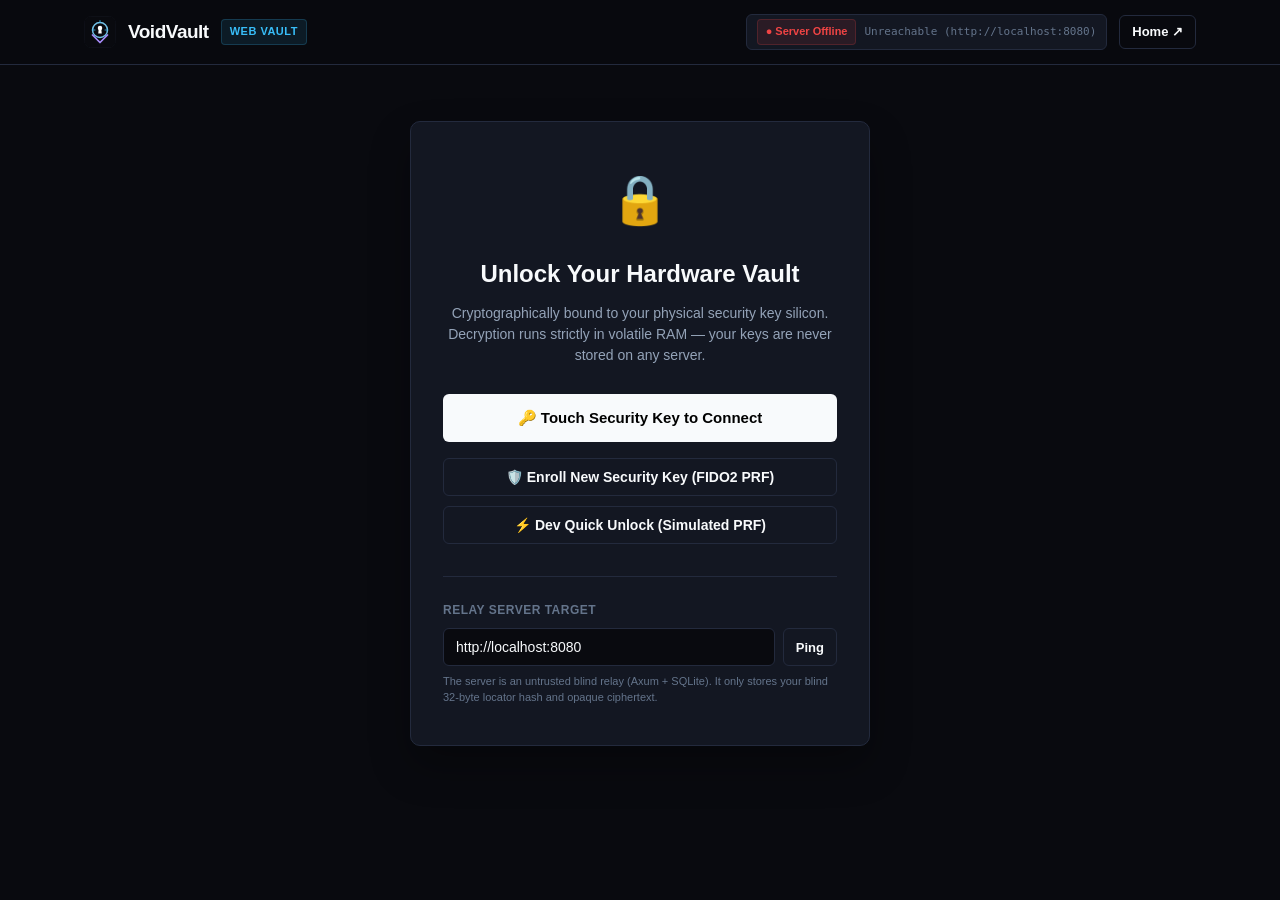
==== vault.html @ 9017baa5 "feat(webvault): add full-featured client-side Web Vault with YubiKey WebAuthn PRF - Implement vault." ====
<!DOCTYPE html>
<html lang="en">
<head>
  <meta charset="UTF-8">
  <meta name="viewport" content="width=device-width, initial-scale=1.0">
  <title>VoidVault — Web Vault (FIDO2 / YubiKey)</title>
  <meta name="description" content="Direct client-side Web Vault connected to the VoidVault relay server. Zero-knowledge hardware decryption via WebAuthn PRF.">
  <link rel="icon" type="image/svg+xml" href="assets/logo.svg">
  <link rel="stylesheet" href="style.css">
</head>
<body class="vault-body">
  <!-- Header -->
  <header class="header">
    <div class="container nav-container">
      <div class="brand">
        <a href="index.html" class="brand" title="Return to Homepage">
          <img src="assets/logo.svg" alt="VoidVault Logo" class="brand-logo" width="32" height="32">
          <span class="brand-name">VoidVault</span>
        </a>
        <span class="vault-app-badge">Web Vault</span>
      </div>

      <div class="vault-header-actions">
        <div class="server-status-pill" title="Relay Server Connection Status">
          <span id="server-status-badge" class="status-tag status-adversary">● Checking...</span>
          <span id="server-latency-label" class="server-latency-text">http://localhost:8080</span>
        </div>
        <button id="btn-header-lock" class="btn btn-sm btn-outline hidden">🔒 Lock</button>
        <a href="index.html" class="btn btn-sm btn-outline">Home ↗</a>
      </div>
    </div>
  </header>

  <!-- Global Alert & Toast Banners -->
  <div class="container message-container">
    <div id="error-box" class="alert-box alert-danger hidden"></div>
    <div id="toast" class="toast-popup hidden"></div>
  </div>

  <!-- MAIN APP VIEW -->
  <main class="container vault-main">
    <!-- 1. LOCKED VIEW -->
    <section id="view-locked" class="vault-panel-locked">
      <div class="locked-card">
        <div class="locked-icon-shield">🔒</div>
        <h2 class="locked-heading">Unlock Your Hardware Vault</h2>
        <p class="locked-desc">
          Cryptographically bound to your physical security key silicon.
          Decryption runs strictly in volatile RAM — your keys are never stored on any server.
        </p>

        <!-- Primary Action -->
        <button id="btn-unlock-hw" class="btn btn-primary btn-lg btn-block">
          🔑 Touch Security Key to Connect
        </button>

        <!-- Secondary Actions -->
        <div class="locked-alt-actions">
          <button id="btn-switch-identity" class="btn btn-outline btn-block hidden">
            🔄 Switch Security Key Identity
          </button>
          <button id="btn-enroll-hw" class="btn btn-outline btn-block">
            🛡️ Enroll New Security Key (FIDO2 PRF)
          </button>
          <button id="btn-dev-unlock" class="btn btn-secondary btn-block">
            ⚡ Dev Quick Unlock (Simulated PRF)
          </button>
        </div>

        <!-- Server Configuration Drawer -->
        <div class="server-config-card">
          <div class="server-config-header">
            <span class="server-config-title">Relay Server Target</span>
            <span id="ping-result" class="ping-status-text"></span>
          </div>
          <div class="server-input-group">
            <input type="text" id="input-server-url" class="form-input" value="http://localhost:8080" placeholder="http://localhost:8080">
            <button id="btn-test-ping" class="btn btn-sm btn-outline">Ping</button>
          </div>
          <p class="server-config-hint">
            The server is an untrusted blind relay (Axum + SQLite). It only stores your blind 32-byte locator hash and opaque ciphertext.
          </p>
        </div>
      </div>
    </section>

    <!-- 2. UNLOCKED VIEW -->
    <section id="view-unlocked" class="vault-panel-unlocked hidden">
      <!-- Vault Status Bar -->
      <div class="unlocked-status-bar">
        <div class="status-meta-group">
          <div class="locator-display" title="Your Blind Locator Hash (SHA-256 of Ed25519 public key)">
            <span class="meta-label">Locator:</span>
            <code id="active-locator-text" class="meta-code">Loading...</code>
            <button id="btn-copy-locator" class="btn-sm btn-outline" title="Copy Locator Hash">Copy</button>
          </div>
          <div class="version-display">
            <span class="meta-label">State:</span>
            <span id="sync-version-label" class="badge-version">v1</span>
          </div>
        </div>

        <div class="autolock-display" title="Time remaining before memory is zeroed">
          <span class="meta-label">Auto-Lock:</span>
          <span id="autolock-timer-label" class="autolock-timer">15:00</span>
        </div>
      </div>

      <!-- Action & Search Toolbar -->
      <div class="vault-toolbar">
        <div class="search-box">
          <input type="text" id="search-input" class="form-input search-input" placeholder="Search by title, domain, username, or notes..." autocomplete="off">
        </div>
        <div class="toolbar-btn-group">
          <button id="btn-new-secret" class="btn btn-primary">+ New Secret</button>
          <button id="btn-sync-now" class="btn btn-outline" title="Pull latest updates and push in-memory changes to server">Sync with Server</button>
          <button id="btn-export-backup" class="btn btn-outline" title="Export sealed .voidvault encrypted backup">Export Backup</button>
        </div>
      </div>

      <!-- Secrets Grid -->
      <div id="secrets-container" class="secrets-grid">
        <!-- Dynamically populated via vault.js -->
      </div>

      <!-- Empty State Notice -->
      <div id="empty-vault-notice" class="empty-state-card hidden">
        Your vault is currently empty. Click <strong>"+ New Secret"</strong> to add your first password!
      </div>
    </section>
  </main>

  <!-- Add / Edit Secret Modal -->
  <div id="modal-secret" class="modal-overlay hidden">
    <div class="modal-card">
      <div class="modal-header">
        <h3 id="modal-title" class="modal-heading">Add New Secret</h3>
        <button id="btn-close-modal" class="btn-modal-close">&times;</button>
      </div>

      <form id="form-secret" class="modal-form">
        <input type="hidden" id="field-id">

        <div class="form-group">
          <label for="field-title" class="form-label">Title / Service</label>
          <input type="text" id="field-title" class="form-input" placeholder="e.g. GitHub, AWS Console, ProtonMail" required>
        </div>

        <div class="form-group">
          <label for="field-domain" class="form-label">Website Domain / URL</label>
          <input type="text" id="field-domain" class="form-input" placeholder="e.g. github.com">
        </div>

        <div class="form-group">
          <label for="field-username" class="form-label">Username / Email</label>
          <input type="text" id="field-username" class="form-input" placeholder="e.g. andrey@voidvault.local">
        </div>

        <div class="form-group">
          <div class="form-label-row">
            <label for="field-password" class="form-label">Password</label>
            <button type="button" id="btn-generate-pass" class="btn-link-action">🎲 Generate Strong</button>
          </div>
          <input type="text" id="field-password" class="form-input font-mono" placeholder="Enter or generate password" required>
        </div>

        <div class="form-group">
          <label for="field-notes" class="form-label">Notes (Unix <code>pass</code> format compatible)</label>
          <textarea id="field-notes" class="form-textarea" rows="3" placeholder="Additional metadata, recovery codes, or notes..."></textarea>
        </div>

        <div class="modal-actions">
          <button type="button" id="btn-cancel-modal" class="btn btn-outline">Cancel</button>
          <button type="submit" class="btn btn-primary">Save &amp; Sync to Server</button>
        </div>
      </form>
    </div>
  </div>

  <!-- Scripts -->
  <script src="crypto.js"></script>
  <script src="vault.js"></script>
</body>
</html>
---- style.css ----
/**
 * VoidVault Website Stylesheet
 * Ultra-clean, modern obsidian tech aesthetic with crisp typography and high contrast.
 */

:root {
  --bg-primary: #090a0f;
  --bg-secondary: #0f121a;
  --bg-card: #131722;
  --bg-subtle: #191f2e;
  --border-color: #232a3d;
  --border-focus: #3b82f6;

  --text-primary: #f8fafc;
  --text-secondary: #94a3b8;
  --text-muted: #64748b;

  --accent-cyan: #38bdf8;
  --accent-cyan-subtle: rgba(56, 189, 248, 0.1);
  --accent-violet: #a78bfa;
  --accent-violet-subtle: rgba(167, 139, 250, 0.1);

  --success: #10b981;
  --success-subtle: rgba(16, 185, 129, 0.1);
  --danger: #ef4444;
  --danger-subtle: rgba(239, 68, 68, 0.1);
  --warning: #f59e0b;

  --font-sans: -apple-system, BlinkMacSystemFont, "Segoe UI", Roboto, "Inter", sans-serif;
  --font-mono: ui-monospace, SFMono-Regular, Menlo, Monaco, Consolas, "JetBrains Mono", monospace;

  --radius-sm: 6px;
  --radius-md: 10px;
  --radius-lg: 16px;
  --max-width: 1160px;
}

* {
  box-sizing: border-box;
  margin: 0;
  padding: 0;
}

html {
  scroll-behavior: smooth;
}

body {
  font-family: var(--font-sans);
  background-color: var(--bg-primary);
  color: var(--text-primary);
  line-height: 1.6;
  font-size: 16px;
  -webkit-font-smoothing: antialiased;
}

/* Container */
.container {
  width: 100%;
  max-width: var(--max-width);
  margin: 0 auto;
  padding: 0 24px;
}

/* Header & Nav */
.header {
  position: sticky;
  top: 0;
  z-index: 50;
  background-color: rgba(9, 10, 15, 0.85);
  backdrop-filter: blur(12px);
  -webkit-backdrop-filter: blur(12px);
  border-bottom: 1px solid var(--border-color);
}

.nav-container {
  display: flex;
  align-items: center;
  justify-content: space-between;
  height: 64px;
}

.brand {
  display: flex;
  align-items: center;
  gap: 12px;
  text-decoration: none;
  color: var(--text-primary);
}

.brand-logo {
  border-radius: 8px;
}

.brand-name {
  font-size: 19px;
  font-weight: 700;
  letter-spacing: -0.5px;
}

.nav-links {
  display: flex;
  align-items: center;
  gap: 28px;
}

.nav-links a {
  color: var(--text-secondary);
  text-decoration: none;
  font-size: 14px;
  font-weight: 500;
  transition: color 0.15s;
}

.nav-links a:hover {
  color: var(--text-primary);
}

.nav-actions {
  display: flex;
  align-items: center;
  gap: 12px;
}

/* Buttons */
.btn {
  display: inline-flex;
  align-items: center;
  justify-content: center;
  gap: 8px;
  padding: 10px 18px;
  border-radius: var(--radius-sm);
  font-size: 14px;
  font-weight: 600;
  text-decoration: none;
  cursor: pointer;
  transition: all 0.15s;
  border: 1px solid transparent;
}

.btn-sm {
  padding: 6px 12px;
  font-size: 13px;
}

.btn-primary {
  background-color: var(--text-primary);
  color: #000000;
}

.btn-primary:hover {
  background-color: #e2e8f0;
}

.btn-secondary {
  background-color: var(--bg-card);
  color: var(--text-primary);
  border-color: var(--border-color);
}

.btn-secondary:hover {
  background-color: var(--bg-subtle);
  border-color: var(--text-secondary);
}

.btn-outline {
  background: transparent;
  color: var(--text-primary);
  border-color: var(--border-color);
}

.btn-outline:hover {
  background: var(--bg-card);
  border-color: var(--text-secondary);
}

/* Hero Section */
.hero {
  padding: 80px 0 60px;
  border-bottom: 1px solid var(--border-color);
  background: radial-gradient(circle at 50% 0%, rgba(56, 189, 248, 0.08) 0%, transparent 70%);
}

.hero-container {
  display: flex;
  flex-direction: column;
  align-items: center;
  text-align: center;
}

.badge-pill {
  display: inline-flex;
  align-items: center;
  gap: 8px;
  padding: 6px 14px;
  border-radius: 9999px;
  background-color: var(--bg-card);
  border: 1px solid var(--border-color);
  font-size: 12px;
  font-weight: 600;
  color: var(--accent-cyan);
  margin-bottom: 24px;
}

.pulse-dot {
  width: 8px;
  height: 8px;
  border-radius: 50%;
  background-color: var(--accent-cyan);
  box-shadow: 0 0 10px var(--accent-cyan);
}

.hero-title {
  font-size: clamp(32px, 5vw, 56px);
  font-weight: 800;
  letter-spacing: -1.5px;
  line-height: 1.15;
  max-width: 860px;
  margin-bottom: 20px;
}

.hero-subtitle {
  font-size: clamp(16px, 2vw, 19px);
  color: var(--text-secondary);
  max-width: 720px;
  margin-bottom: 36px;
  font-weight: 400;
  line-height: 1.55;
}

.hero-subtitle strong {
  color: var(--text-primary);
}

.hero-cta-group {
  display: flex;
  flex-wrap: wrap;
  justify-content: center;
  gap: 14px;
  margin-bottom: 60px;
}

/* Invariants Grid */
.invariants-grid {
  display: grid;
  grid-template-columns: repeat(auto-fit, minmax(240px, 1fr));
  gap: 16px;
  width: 100%;
}

.invariant-card {
  background-color: var(--bg-card);
  border: 1px solid var(--border-color);
  border-radius: var(--radius-md);
  padding: 24px;
  text-align: left;
  transition: transform 0.15s, border-color 0.15s;
}

.invariant-card:hover {
  border-color: var(--border-focus);
}

.card-icon {
  font-size: 24px;
  margin-bottom: 12px;
}

.invariant-card h3 {
  font-size: 16px;
  font-weight: 700;
  margin-bottom: 8px;
}

.invariant-card p {
  font-size: 13px;
  color: var(--text-secondary);
  line-height: 1.5;
}

/* Section Shared */
.section {
  padding: 80px 0;
  border-bottom: 1px solid var(--border-color);
}

.section-header {
  text-align: center;
  max-width: 700px;
  margin: 0 auto 48px;
}

.section-title {
  font-size: 32px;
  font-weight: 700;
  letter-spacing: -0.8px;
  margin-bottom: 12px;
}

.section-desc {
  font-size: 16px;
  color: var(--text-secondary);
}

/* Simulator Section */
.simulator-section {
  background-color: var(--bg-secondary);
}

.simulator-controls {
  display: flex;
  justify-content: center;
  gap: 12px;
  margin-bottom: 24px;
}

.sim-toggle {
  background: var(--bg-card);
  border: 1px solid var(--border-color);
  color: var(--text-secondary);
  padding: 10px 18px;
  border-radius: var(--radius-sm);
  font-size: 14px;
  font-weight: 600;
  cursor: pointer;
  transition: all 0.15s;
}

.sim-toggle.active {
  background: var(--text-primary);
  color: #000000;
  border-color: var(--text-primary);
}

.simulator-display {
  max-width: 800px;
  margin: 0 auto;
}

.sim-panel {
  background: #0d0f17;
  border: 1px solid var(--border-color);
  border-radius: var(--radius-md);
  overflow: hidden;
  box-shadow: 0 10px 30px rgba(0, 0, 0, 0.4);
}

.panel-header {
  display: flex;
  align-items: center;
  justify-content: space-between;
  padding: 12px 18px;
  background-color: #151924;
  border-bottom: 1px solid var(--border-color);
}

.terminal-dots {
  display: flex;
  gap: 6px;
}

.terminal-dots span {
  width: 10px;
  height: 10px;
  border-radius: 50%;
  background: #334155;
}

.panel-title {
  font-size: 12px;
  font-family: var(--font-mono);
  color: var(--text-secondary);
}

.status-tag {
  font-size: 11px;
  font-weight: 600;
  padding: 3px 8px;
  border-radius: 4px;
}

.status-secure {
  background: var(--success-subtle);
  color: var(--success);
  border: 1px solid rgba(16, 185, 129, 0.2);
}

.status-adversary {
  background: var(--danger-subtle);
  color: var(--danger);
  border: 1px solid rgba(239, 68, 68, 0.2);
}

/* Vault Mock Items */
.vault-mock-list {
  padding: 16px 20px;
  display: flex;
  flex-direction: column;
  gap: 12px;
}

.vault-mock-item {
  display: flex;
  align-items: center;
  justify-content: space-between;
  background: var(--bg-card);
  padding: 12px 16px;
  border-radius: var(--radius-sm);
  border: 1px solid var(--border-color);
}

.mock-info {
  display: flex;
  flex-direction: column;
}

.mock-domain {
  font-weight: 600;
  font-size: 14px;
}

.mock-user {
  font-size: 12px;
  color: var(--text-muted);
}

.mock-secret {
  display: flex;
  align-items: center;
  gap: 10px;
}

.mock-secret code {
  font-family: var(--font-mono);
  font-size: 13px;
  color: var(--accent-cyan);
  background: #090a0f;
  padding: 4px 8px;
  border-radius: 4px;
  border: 1px solid var(--border-color);
}

.btn-copy-mock {
  background: transparent;
  border: 1px solid var(--border-color);
  color: var(--text-secondary);
  padding: 4px 8px;
  border-radius: 4px;
  font-size: 11px;
  cursor: pointer;
}

.btn-copy-mock:hover {
  background: var(--bg-subtle);
  color: var(--text-primary);
}

.panel-footer {
  display: flex;
  justify-content: space-between;
  padding: 10px 18px;
  background: #11141e;
  border-top: 1px solid var(--border-color);
  font-size: 11px;
  color: var(--text-muted);
}

/* Adversary Mock View */
.adversary-content {
  padding: 24px;
}

.db-stat-grid {
  display: grid;
  grid-template-columns: repeat(4, 1fr);
  gap: 12px;
  margin-bottom: 20px;
}

.db-stat {
  background: var(--bg-card);
  border: 1px solid var(--border-color);
  border-radius: var(--radius-sm);
  padding: 14px;
  text-align: center;
}

.stat-num {
  display: block;
  font-size: 28px;
  font-weight: 800;
  color: var(--danger);
  font-family: var(--font-mono);
}

.stat-lbl {
  font-size: 11px;
  color: var(--text-secondary);
  font-weight: 500;
}

.raw-db-record {
  background: #06070a;
  border: 1px solid var(--border-color);
  border-radius: var(--radius-sm);
  padding: 16px;
  margin-bottom: 16px;
}

.db-row-label {
  font-family: var(--font-mono);
  font-size: 12px;
  color: var(--accent-violet);
  margin-bottom: 8px;
  font-weight: 600;
}

.raw-db-record pre {
  margin: 0;
  font-family: var(--font-mono);
  font-size: 12px;
  color: var(--text-secondary);
  overflow-x: auto;
}

.adversary-conclusion {
  font-size: 13px;
  color: #cbd5e1;
  background: rgba(239, 68, 68, 0.05);
  border: 1px solid rgba(239, 68, 68, 0.2);
  padding: 12px 16px;
  border-radius: var(--radius-sm);
  line-height: 1.5;
}

/* Pipeline Grid */
.pipeline-grid {
  display: grid;
  grid-template-columns: repeat(auto-fit, minmax(300px, 1fr));
  gap: 24px;
}

.pipeline-step {
  background: var(--bg-card);
  border: 1px solid var(--border-color);
  border-radius: var(--radius-md);
  padding: 32px 24px;
  position: relative;
}

.step-badge {
  display: inline-block;
  font-size: 11px;
  font-weight: 700;
  text-transform: uppercase;
  letter-spacing: 0.5px;
  color: var(--accent-cyan);
  background: var(--accent-cyan-subtle);
  border: 1px solid rgba(56, 189, 248, 0.2);
  padding: 2px 8px;
  border-radius: 4px;
  margin-bottom: 14px;
}

.step-icon {
  font-size: 32px;
  margin-bottom: 12px;
}

.pipeline-step h3 {
  font-size: 18px;
  font-weight: 700;
  margin-bottom: 12px;
}

.pipeline-step p {
  font-size: 14px;
  color: var(--text-secondary);
  margin-bottom: 18px;
  line-height: 1.55;
}

.step-specs {
  list-style: none;
  border-top: 1px solid var(--border-color);
  padding-top: 14px;
  display: flex;
  flex-direction: column;
  gap: 8px;
}

.step-specs li {
  font-size: 12px;
  color: var(--text-muted);
  position: relative;
  padding-left: 14px;
}

.step-specs li::before {
  content: "›";
  position: absolute;
  left: 0;
  color: var(--accent-cyan);
  font-weight: bold;
}

/* Comparison Table */
.comparison-section {
  background-color: var(--bg-secondary);
}

.table-wrapper {
  overflow-x: auto;
  border: 1px solid var(--border-color);
  border-radius: var(--radius-md);
  background: var(--bg-card);
}

.comparison-table {
  width: 100%;
  border-collapse: collapse;
  text-align: left;
  font-size: 14px;
}

.comparison-table th,
.comparison-table td {
  padding: 16px 20px;
  border-bottom: 1px solid var(--border-color);
}

.comparison-table th {
  background: #151924;
  font-weight: 700;
  color: var(--text-primary);
  font-size: 13px;
  text-transform: uppercase;
  letter-spacing: 0.5px;
}

.col-highlight {
  background: rgba(56, 189, 248, 0.04);
  font-weight: 600;
}

.text-success { color: var(--success); }
.text-warning { color: var(--warning); }
.text-danger { color: var(--danger); }

/* Branches Grid */
.branches-grid {
  display: grid;
  grid-template-columns: repeat(auto-fit, minmax(320px, 1fr));
  gap: 24px;
}

.branch-card {
  background: var(--bg-card);
  border: 1px solid var(--border-color);
  border-radius: var(--radius-md);
  padding: 32px 24px;
  display: flex;
  flex-direction: column;
}

.branch-header {
  display: flex;
  align-items: center;
  justify-content: space-between;
  margin-bottom: 16px;
}

.branch-tag {
  font-family: var(--font-mono);
  font-size: 12px;
  font-weight: 600;
  background: #090a0f;
  color: var(--accent-cyan);
  padding: 4px 8px;
  border-radius: 4px;
  border: 1px solid var(--border-color);
}

.branch-cov {
  font-size: 11px;
  font-weight: 600;
  background: var(--success-subtle);
  color: var(--success);
  padding: 3px 8px;
  border-radius: 12px;
  border: 1px solid rgba(16, 185, 129, 0.2);
}

.branch-card h3 {
  font-size: 19px;
  font-weight: 700;
  margin-bottom: 10px;
}

.branch-card p {
  font-size: 14px;
  color: var(--text-secondary);
  margin-bottom: 20px;
  line-height: 1.5;
}

.branch-features {
  list-style: none;
  display: flex;
  flex-direction: column;
  gap: 8px;
  margin-bottom: 28px;
  flex: 1;
}

.branch-features li {
  font-size: 13px;
  color: var(--text-muted);
  padding-left: 16px;
  position: relative;
}

.branch-features li::before {
  content: "✔";
  position: absolute;
  left: 0;
  color: var(--accent-cyan);
  font-size: 11px;
}

/* Quickstart Tabs */
.quickstart-section {
  background-color: var(--bg-secondary);
}

.tabs-container {
  max-width: 860px;
  margin: 0 auto;
  background: var(--bg-card);
  border: 1px solid var(--border-color);
  border-radius: var(--radius-md);
  overflow: hidden;
}

.tabs-nav {
  display: flex;
  overflow-x: auto;
  background: #151924;
  border-bottom: 1px solid var(--border-color);
}

.tab-btn {
  background: transparent;
  border: none;
  color: var(--text-secondary);
  padding: 14px 20px;
  font-size: 13px;
  font-weight: 600;
  cursor: pointer;
  white-space: nowrap;
  border-bottom: 2px solid transparent;
  transition: all 0.15s;
}

.tab-btn:hover {
  color: var(--text-primary);
}

.tab-btn.active {
  color: var(--text-primary);
  border-bottom-color: var(--accent-cyan);
  background: var(--bg-card);
}

.tab-content {
  display: none;
  padding: 24px;
}

.tab-content.active {
  display: block;
}

.tab-info {
  font-size: 13px;
  color: var(--text-secondary);
  margin-bottom: 14px;
}

.tab-content pre {
  background: #06070a;
  border: 1px solid var(--border-color);
  border-radius: var(--radius-sm);
  padding: 16px;
  font-family: var(--font-mono);
  font-size: 13px;
  color: #e2e8f0;
  overflow-x: auto;
  line-height: 1.5;
}

.code-comment {
  color: var(--text-muted);
}

/* Footer */
.footer {
  padding: 60px 0 30px;
  background: #06070a;
  border-top: 1px solid var(--border-color);
}

.footer-container {
  display: flex;
  flex-wrap: wrap;
  justify-content: space-between;
  gap: 40px;
  margin-bottom: 40px;
}

.footer-brand {
  max-width: 320px;
}

.footer-tagline {
  margin-top: 12px;
  font-size: 13px;
  color: var(--text-secondary);
}

.footer-links {
  display: flex;
  flex-wrap: wrap;
  gap: 60px;
}

.footer-col {
  display: flex;
  flex-direction: column;
  gap: 10px;
}

.footer-col h4 {
  font-size: 13px;
  font-weight: 700;
  text-transform: uppercase;
  letter-spacing: 0.5px;
  color: var(--text-primary);
  margin-bottom: 4px;
}

.footer-col a {
  font-size: 13px;
  color: var(--text-secondary);
  text-decoration: none;
  transition: color 0.15s;
}

.footer-col a:hover {
  color: var(--text-primary);
}

.footer-bottom {
  border-top: 1px solid #171b26;
  padding-top: 24px;
  font-size: 12px;
  color: var(--text-muted);
  text-align: center;
}

/* Utilities */
.hidden {
  display: none !important;
}

/* Responsive */
@media (max-width: 768px) {
  .nav-links {
    display: none;
  }
  .db-stat-grid {
    grid-template-columns: repeat(2, 1fr);
  }
  .pipeline-grid {
    grid-template-columns: 1fr;
  }
  .footer-links {
    gap: 32px;
  }
}

/* ==========================================================================
   Web Vault Application Styles (vault.html)
   ========================================================================== */

.vault-body {
  min-height: 100vh;
  display: flex;
  flex-direction: column;
}

.vault-app-badge {
  font-size: 11px;
  font-weight: 700;
  text-transform: uppercase;
  letter-spacing: 0.5px;
  background: var(--accent-cyan-subtle);
  color: var(--accent-cyan);
  border: 1px solid rgba(56, 189, 248, 0.2);
  padding: 3px 8px;
  border-radius: 4px;
}

.vault-header-actions {
  display: flex;
  align-items: center;
  gap: 12px;
}

.server-status-pill {
  display: flex;
  align-items: center;
  gap: 8px;
  background: var(--bg-card);
  border: 1px solid var(--border-color);
  padding: 4px 10px;
  border-radius: var(--radius-sm);
}

.server-latency-text {
  font-size: 11px;
  font-family: var(--font-mono);
  color: var(--text-muted);
}

/* Alert & Toast */
.message-container {
  margin-top: 16px;
  position: relative;
}

.alert-box {
  padding: 12px 18px;
  border-radius: var(--radius-sm);
  font-size: 13px;
  margin-bottom: 16px;
}

.alert-danger {
  background: rgba(239, 68, 68, 0.1);
  border: 1px solid rgba(239, 68, 68, 0.3);
  color: #fca5a5;
}

.toast-popup {
  position: fixed;
  bottom: 24px;
  right: 24px;
  z-index: 100;
  background: #1e293b;
  border: 1px solid var(--accent-cyan);
  color: var(--text-primary);
  padding: 12px 20px;
  border-radius: var(--radius-sm);
  font-size: 14px;
  box-shadow: 0 10px 25px rgba(0, 0, 0, 0.5);
}

/* Locked View */
.vault-main {
  flex: 1;
  padding-top: 40px;
  padding-bottom: 60px;
}

.vault-panel-locked {
  display: flex;
  justify-content: center;
}

.locked-card {
  width: 100%;
  max-width: 460px;
  background: var(--bg-card);
  border: 1px solid var(--border-color);
  border-radius: var(--radius-md);
  padding: 40px 32px;
  text-align: center;
  box-shadow: 0 20px 40px rgba(0, 0, 0, 0.3);
}

.locked-icon-shield {
  font-size: 48px;
  margin-bottom: 16px;
}

.locked-heading {
  font-size: 24px;
  font-weight: 700;
  margin-bottom: 10px;
}

.locked-desc {
  font-size: 14px;
  color: var(--text-secondary);
  margin-bottom: 28px;
  line-height: 1.5;
}

.btn-lg {
  padding: 14px 20px;
  font-size: 15px;
  font-weight: 700;
}

.btn-block {
  width: 100%;
}

.locked-alt-actions {
  display: flex;
  flex-direction: column;
  gap: 10px;
  margin-top: 16px;
}

.server-config-card {
  margin-top: 32px;
  padding-top: 24px;
  border-top: 1px solid var(--border-color);
  text-align: left;
}

.server-config-header {
  display: flex;
  justify-content: space-between;
  align-items: center;
  margin-bottom: 8px;
}

.server-config-title {
  font-size: 12px;
  font-weight: 600;
  color: var(--text-muted);
  text-transform: uppercase;
  letter-spacing: 0.5px;
}

.ping-status-text {
  font-size: 11px;
  font-family: var(--font-mono);
}

.server-input-group {
  display: flex;
  gap: 8px;
  margin-bottom: 8px;
}

.server-config-hint {
  font-size: 11px;
  color: var(--text-muted);
  line-height: 1.4;
}

/* Unlocked View */
.vault-panel-unlocked {
  display: flex;
  flex-direction: column;
  gap: 20px;
}

.unlocked-status-bar {
  display: flex;
  justify-content: space-between;
  align-items: center;
  background: var(--bg-card);
  border: 1px solid var(--border-color);
  border-radius: var(--radius-sm);
  padding: 12px 18px;
  flex-wrap: wrap;
  gap: 12px;
}

.status-meta-group {
  display: flex;
  align-items: center;
  gap: 20px;
  flex-wrap: wrap;
}

.locator-display {
  display: flex;
  align-items: center;
  gap: 8px;
}

.meta-label {
  font-size: 12px;
  color: var(--text-muted);
  text-transform: uppercase;
  letter-spacing: 0.5px;
  font-weight: 600;
}

.meta-code {
  font-family: var(--font-mono);
  font-size: 12px;
  color: var(--accent-cyan);
  background: #090a0f;
  padding: 3px 6px;
  border-radius: 4px;
  max-width: 220px;
  overflow: hidden;
  text-overflow: ellipsis;
  white-space: nowrap;
}

.badge-version {
  font-family: var(--font-mono);
  font-size: 11px;
  font-weight: 700;
  background: var(--accent-violet-subtle);
  color: var(--accent-violet);
  padding: 2px 8px;
  border-radius: 12px;
  border: 1px solid rgba(167, 139, 250, 0.2);
}

.autolock-display {
  display: flex;
  align-items: center;
  gap: 8px;
}

.autolock-timer {
  font-family: var(--font-mono);
  font-size: 13px;
  font-weight: 700;
  color: var(--warning);
}

.vault-toolbar {
  display: flex;
  justify-content: space-between;
  align-items: center;
  gap: 16px;
  flex-wrap: wrap;
}

.search-box {
  flex: 1;
  min-width: 240px;
}

.toolbar-btn-group {
  display: flex;
  gap: 10px;
}

/* Secrets Grid */
.secrets-grid {
  display: grid;
  grid-template-columns: repeat(auto-fill, minmax(320px, 1fr));
  gap: 16px;
}

.vault-secret-card {
  background: var(--bg-card);
  border: 1px solid var(--border-color);
  border-radius: var(--radius-md);
  padding: 18px 20px;
  display: flex;
  flex-direction: column;
  gap: 14px;
  transition: border-color 0.15s;
}

.vault-secret-card:hover {
  border-color: #3b82f6;
}

.secret-card-top {
  display: flex;
  justify-content: space-between;
  align-items: flex-start;
  gap: 10px;
}

.secret-card-title {
  font-size: 16px;
  font-weight: 700;
  margin-bottom: 2px;
}

.secret-card-link {
  font-size: 12px;
  color: var(--text-muted);
  text-decoration: none;
}

.secret-card-link:hover {
  color: var(--accent-cyan);
  text-decoration: underline;
}

.secret-card-actions {
  display: flex;
  gap: 6px;
}

.btn-icon {
  background: transparent;
  border: 1px solid var(--border-color);
  padding: 4px 6px;
  border-radius: 4px;
  cursor: pointer;
  font-size: 12px;
  line-height: 1;
}

.btn-icon:hover {
  background: var(--bg-subtle);
  border-color: var(--text-secondary);
}

.secret-fields-grid {
  display: flex;
  flex-direction: column;
  gap: 8px;
}

.secret-field-row {
  display: flex;
  align-items: center;
  gap: 8px;
  font-size: 13px;
}

.secret-field-label {
  width: 70px;
  color: var(--text-muted);
  font-size: 12px;
}

.secret-field-val {
  flex: 1;
  overflow: hidden;
  text-overflow: ellipsis;
  white-space: nowrap;
  font-family: var(--font-mono);
  font-size: 12px;
}

.password-masked {
  letter-spacing: 2px;
  color: var(--text-muted);
}

.secret-notes-row {
  margin-top: 4px;
  padding-top: 8px;
  border-top: 1px solid var(--border-color);
}

.secret-notes-val {
  margin-top: 4px;
  font-family: var(--font-sans);
  font-size: 12px;
  color: var(--text-secondary);
  white-space: pre-wrap;
  background: #090a0f;
  padding: 8px;
  border-radius: 4px;
}

.empty-state-card {
  text-align: center;
  padding: 60px 20px;
  background: var(--bg-card);
  border: 1px dashed var(--border-color);
  border-radius: var(--radius-md);
  color: var(--text-secondary);
  font-size: 15px;
}

/* Modal */
.modal-overlay {
  position: fixed;
  top: 0;
  left: 0;
  right: 0;
  bottom: 0;
  background: rgba(0, 0, 0, 0.7);
  backdrop-filter: blur(4px);
  z-index: 100;
  display: flex;
  align-items: center;
  justify-content: center;
  padding: 20px;
}

.modal-card {
  background: var(--bg-card);
  border: 1px solid var(--border-color);
  border-radius: var(--radius-md);
  width: 100%;
  max-width: 480px;
  box-shadow: 0 25px 50px -12px rgba(0, 0, 0, 0.5);
  overflow: hidden;
}

.modal-header {
  display: flex;
  justify-content: space-between;
  align-items: center;
  padding: 16px 20px;
  background: #151924;
  border-bottom: 1px solid var(--border-color);
}

.modal-heading {
  font-size: 16px;
  font-weight: 700;
}

.btn-modal-close {
  background: transparent;
  border: none;
  color: var(--text-muted);
  font-size: 20px;
  cursor: pointer;
}

.modal-form {
  padding: 20px;
  display: flex;
  flex-direction: column;
  gap: 16px;
}

.form-group {
  display: flex;
  flex-direction: column;
  gap: 6px;
}

.form-label {
  font-size: 12px;
  font-weight: 600;
  color: var(--text-secondary);
}

.form-label-row {
  display: flex;
  justify-content: space-between;
  align-items: center;
}

.btn-link-action {
  background: transparent;
  border: none;
  color: var(--accent-cyan);
  font-size: 11px;
  cursor: pointer;
  text-decoration: underline;
}

.form-input, .form-textarea {
  background: #090a0f;
  border: 1px solid var(--border-color);
  border-radius: var(--radius-sm);
  color: var(--text-primary);
  padding: 10px 12px;
  font-size: 14px;
  font-family: inherit;
  width: 100%;
}

.form-input:focus, .form-textarea:focus {
  outline: none;
  border-color: var(--border-focus);
}

.font-mono {
  font-family: var(--font-mono) !important;
}

.modal-actions {
  display: flex;
  justify-content: flex-end;
  gap: 10px;
  margin-top: 8px;
}
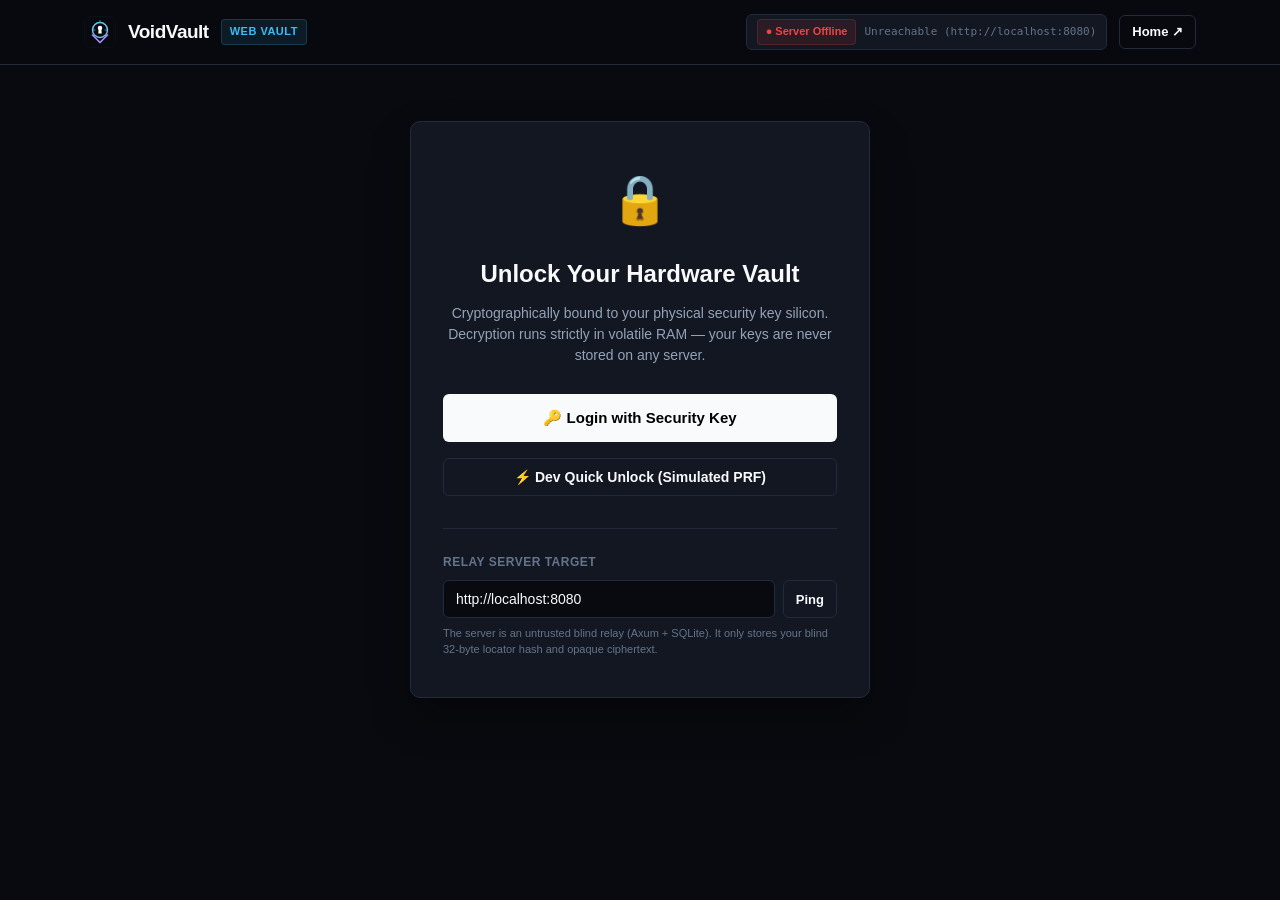
==== commit 1ab5c839: "feat(web): unify into single-button login or auto-register flow - Remove redundant 'Enroll New Key' " ====
--- a/vault.html
+++ b/vault.html
@@ -49,19 +49,13 @@
           Decryption runs strictly in volatile RAM — your keys are never stored on any server.
         </p>
 
-        <!-- Primary Action -->
+        <!-- Primary Action: Unified Login & Auto-Register -->
         <button id="btn-unlock-hw" class="btn btn-primary btn-lg btn-block">
-          🔑 Touch Security Key to Connect
+          🔑 Login with Security Key
         </button>
 
         <!-- Secondary Actions -->
         <div class="locked-alt-actions">
-          <button id="btn-switch-identity" class="btn btn-outline btn-block hidden">
-            🔄 Switch Security Key Identity
-          </button>
-          <button id="btn-enroll-hw" class="btn btn-outline btn-block">
-            🛡️ Enroll New Security Key (FIDO2 PRF)
-          </button>
           <button id="btn-dev-unlock" class="btn btn-secondary btn-block">
             ⚡ Dev Quick Unlock (Simulated PRF)
           </button>
